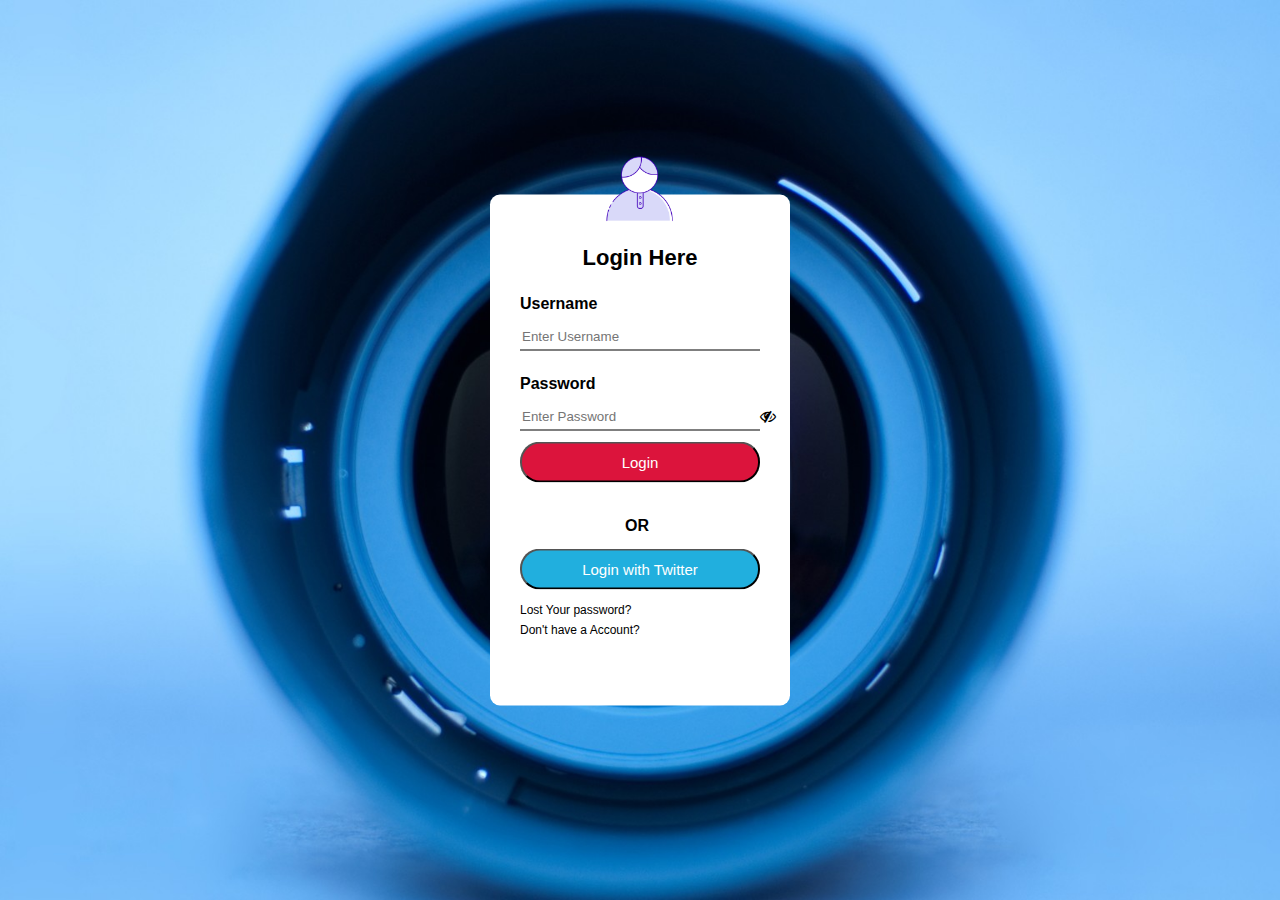
==== index.html @ df99401c "signup" ====
<html>
<head>
<title>Login</title>
<meta name="viewport" content="width=device-width, initial-scale=1.0">
<link rel="stylesheet" type="text/css" href="style.css">
<link rel="stylesheet" type="text/css" href="https://stackpath.bootstrapcdn.com/font-awesome/4.7.0/css/font-awesome.min.css">
</head>
<body>
  <div class="loginbox">
   <img src="images/avatar.png" class="avatar">
     <h1>Login Here</h1>
     <form>
       <p>Username</p>
       <div class="input-box">
         <input type="text" name="" placeholder="Enter Username">
     </div>
     <p>Password</p>
     <div class="input-box">
       <input type="password" name="" placeholder="Enter Password" id="myInput">
        <span class="eye" onclick="myFunction()">
         <i id="hide1" class="fa fa-eye"></i>
         <i id="hide2" class="fa fa-eye-slash"></i>
        </span>
     </div>
     <div class="btn">
       <button type="button" class="login-btn">Login</button>
       <p class="or">OR</p>
       <button type="button" class="twitter-btn">Login with Twitter</button>
       <a href="#">Lost Your password?</a><br>
       <a href="signup.html">Don't have a Account?</a>
    </div>
    <script>
    function myFunction(){
      var x = document.getElementById("myInput");
      var y = document.getElementById("hide1");
      var z = document.getElementById("hide2");
      if(x.type === 'password'){
        x.type="text";
        y.style.display="block";
        z.style.display="none";}
      else{
        x.type="password";
        y.style.display="none";
        z.style.display="block";}}
    </script>
  </form>
  </div>
</body>
</html>
---- style.css ----
body{
  margin: 0;
  padding: 0;
  background: url(images/login_bg.jpg);
  background-size: cover;
  background-position: center;
  font-family: sans-serif;
}
.loginbox{
  width: 100%;
}


.loginbox{
  width: 300px;
  background:#fff;
  color: #000;
  top: 50%;
  left: 50%;
  position: absolute;
  transform: translate(-50%,-50%);
  box-sizing: border-box;
  padding: 50px 30px;
  border-radius: 10px;

}

.avatar{
  width: 150px;
  height: 150px;
  border-radius: 50%;
  position: absolute;
  top: -15%;
  left: calc(50% - 75px)

}
h1{
  margin:0;
  padding: 0 0 0;
  text-align: center;
  font-size: 22px;
}
.loginbox p{
  margin-top: 10%;
  padding: 0;
  font-weight: bold;
  height:12px
}
.loginbox input[type="submit"] {
  width: 100%;
  margin-bottom: 20px;

}
.input-box{
  margin: 1px auto;
  width: 100%;
  border-bottom: 1px solid #000;
  padding-top: 5px;
  padding-bottom: 5px;
}
.input-box input{
  width: 100%;
  border: none;
  outline: none;
  background: transparent;
  color: #000;
}
.eye{
  position: absolute;
}
#hide1{
  display: none;
}
.log{
  margin-top: 10px
}

.loginbox a{
  text-decoration: none;
  font-size: 12px;
  line-height: 20px;
  color: #000;

}
.loginbox a:hover{
  color: red;}

  button{
    color: #fff;
    width: 100%;
    padding: 10px;
    border-radius: 20px;
    font-size: 15px;
    margin: 10px 0;s
    border: none;
    outline:none;
    cursor: pointer;
  }
  @media screen and (max-width:346px){
    .loginbox{
      width: 80%;
    }
  }
  @media screen and (max-height:609px){
    .loginbox{
      height: 90%;
    }
  }
  .login-btn{
    background-color: crimson;
  }.twitter-btn{
    background-color: #21afde;
  }
  a{
    text-decoration: none;
  }
  hr{
    margin-top: 20px;
    width: 80%;
  }
  .or{
    background: #fff;
    width: 30px;
    margin:  -19px auto 10px;
  }
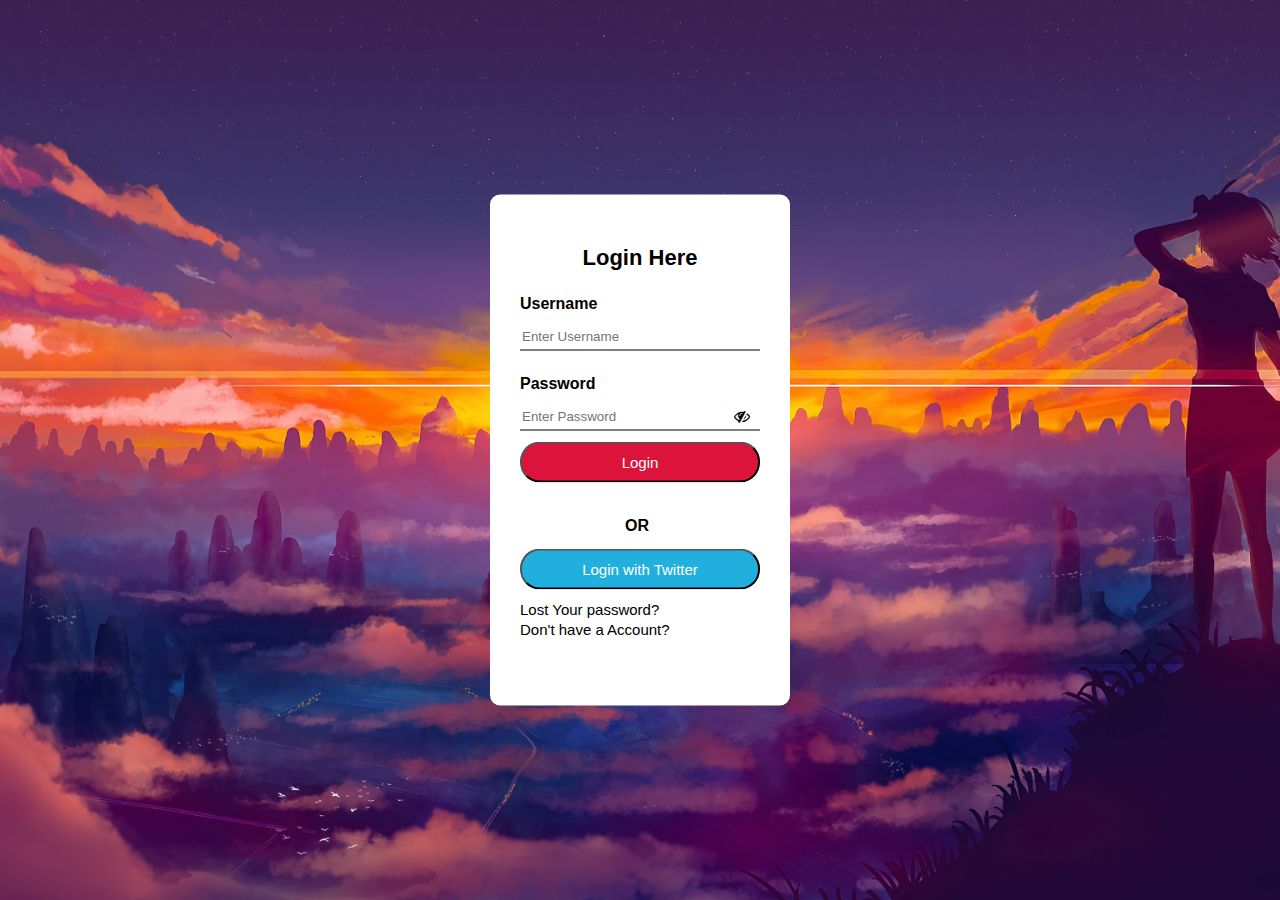
==== commit af37b4e8: "eyelash corr" ====
--- a/index.html
+++ b/index.html
@@ -7,7 +7,7 @@
 </head>
 <body>
   <div class="loginbox">
-   <img src="images/avatar.png" class="avatar">
+  <!-- <img src="images/avatar.png" class="avatar">-->
      <h1>Login Here</h1>
      <form>
        <p>Username</p>
@@ -16,7 +16,7 @@
      </div>
      <p>Password</p>
      <div class="input-box">
-       <input type="password" name="" placeholder="Enter Password" id="myInput">
+       <input type="password" name="" placeholder="Enter Password" maxlength="21" minlength="8" required  id="myInput">
         <span class="eye" onclick="myFunction()">
          <i id="hide1" class="fa fa-eye"></i>
          <i id="hide2" class="fa fa-eye-slash"></i>
--- a/style.css
+++ b/style.css
@@ -5,6 +5,8 @@
   background-size: cover;
   background-position: center;
   font-family: sans-serif;
+  background-attachment: fixed;
+    scroll-behavior: smooth;
 }
 .loginbox{
   width: 100%;
@@ -25,15 +27,13 @@
 
 }
 
-.avatar{
+/*.avatar{
   width: 150px;
   height: 150px;
-  border-radius: 50%;
   position: absolute;
   top: -15%;
-  left: calc(50% - 75px)
-
-}
+  left: calc(50% - 75px);
+}*/
 h1{
   margin:0;
   padding: 0 0 0;
@@ -67,6 +67,7 @@
 }
 .eye{
   position: absolute;
+  right:40px;
 }
 #hide1{
   display: none;
@@ -77,14 +78,16 @@
 
 .loginbox a{
   text-decoration: none;
-  font-size: 12px;
+  font-size: 15px;
   line-height: 20px;
   color: #000;
 
 }
+
 .loginbox a:hover{
   color: red;}
-
+  .loginbox button:hover{
+    background-color: #2E8B57	;}
   button{
     color: #fff;
     width: 100%;
@@ -100,10 +103,15 @@
     .loginbox{
       width: 80%;
     }
+
   }
   @media screen and (max-height:609px){
+    .avatar{
+        top: -11%;
+    }
     .loginbox{
-      height: 90%;
+      margin-top: 5px;
+      bottom: auto;
     }
   }
   .login-btn{
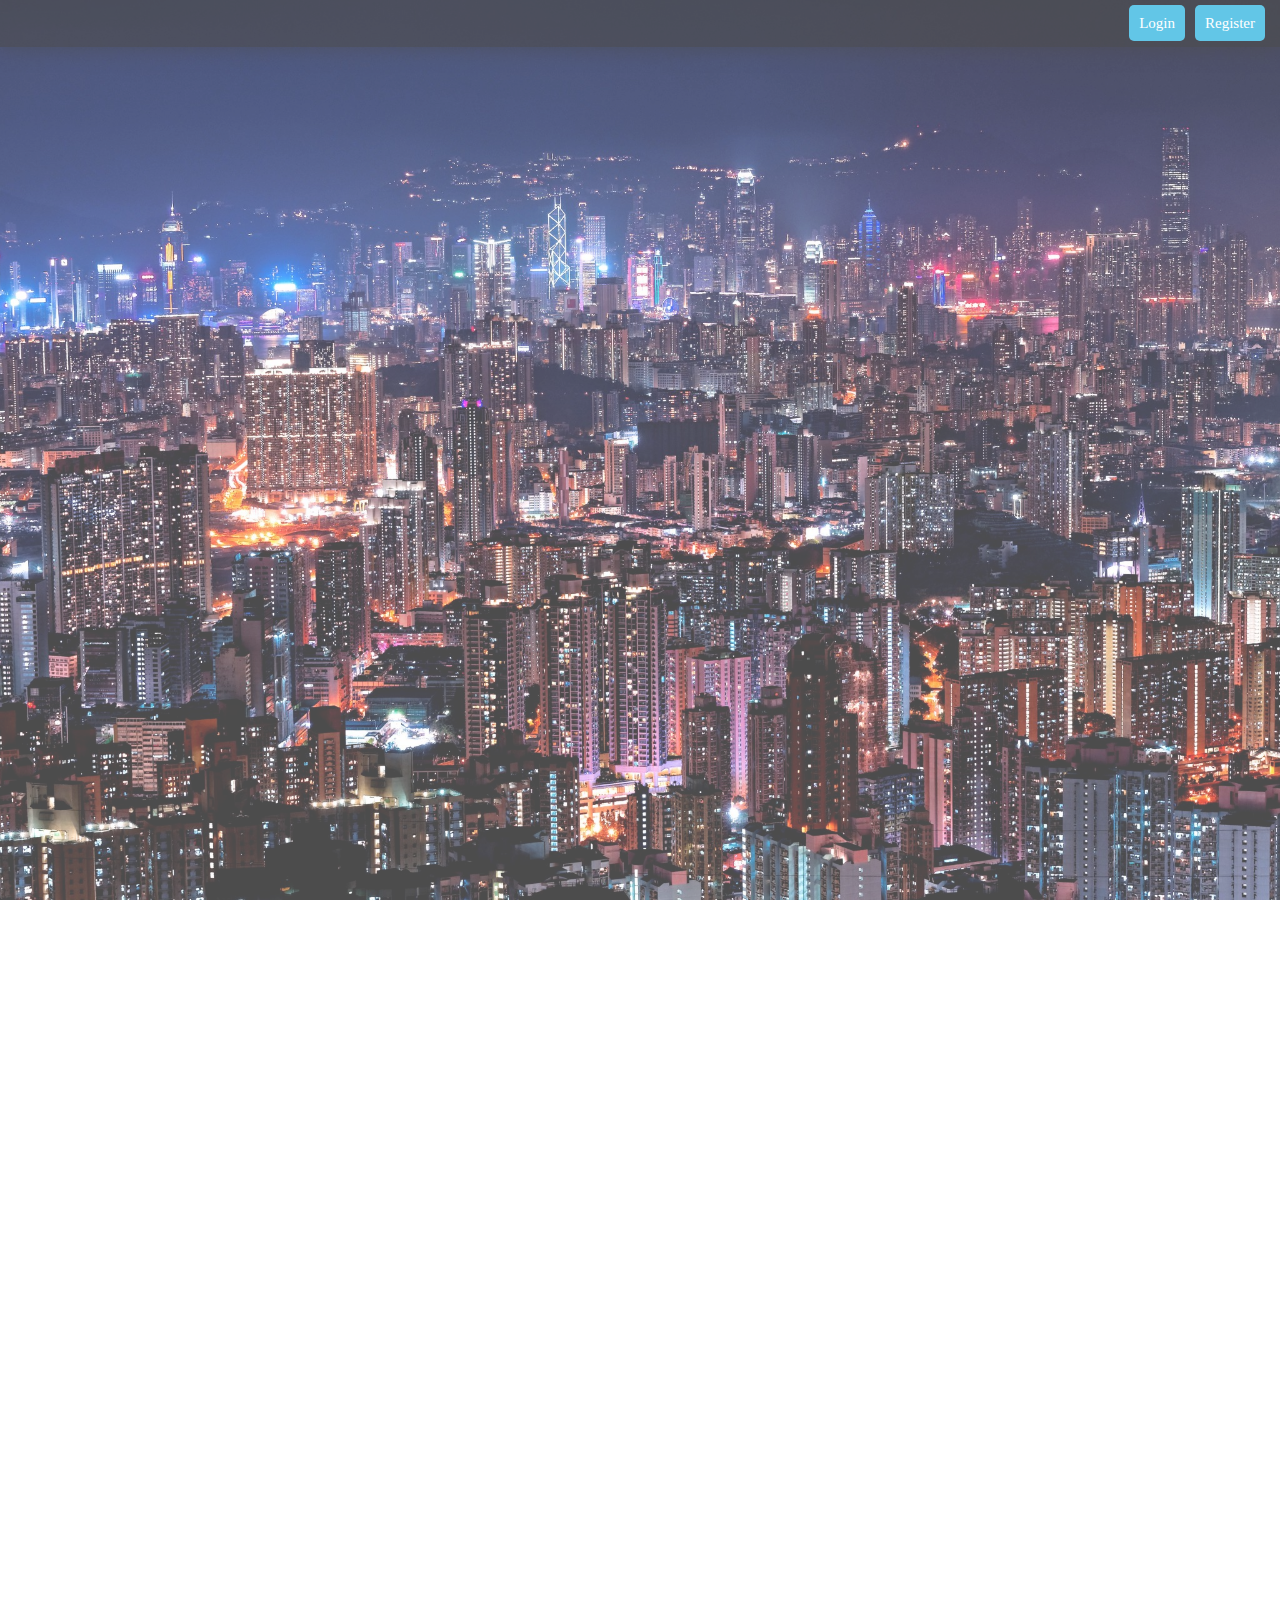
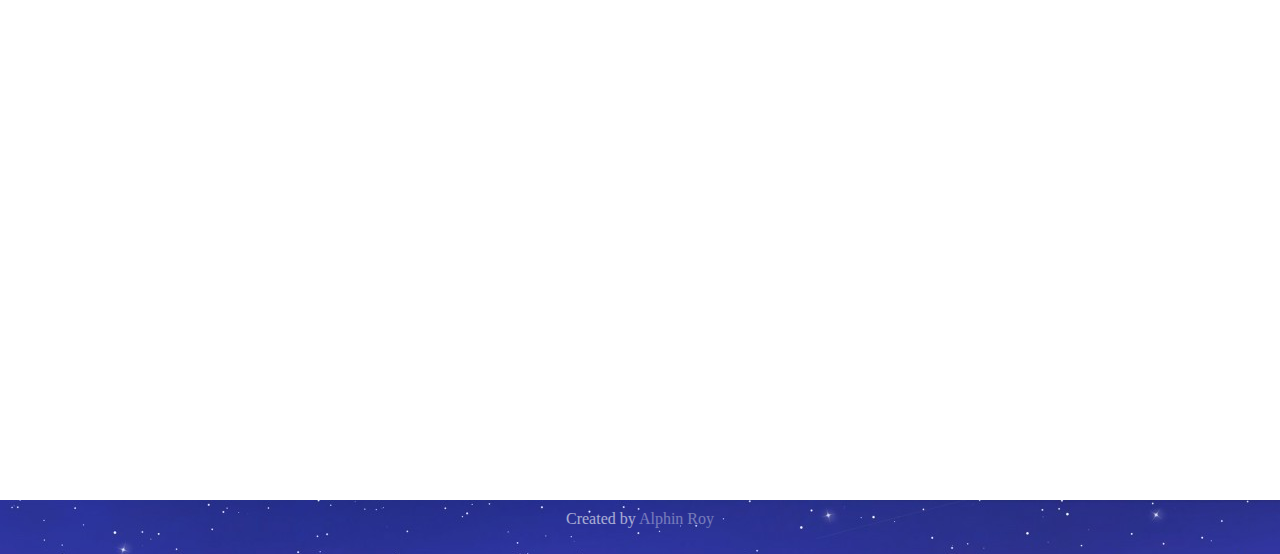
==== commit 7c85cd72: "parallax added" ====
--- a/index.html
+++ b/index.html
@@ -1,49 +1,34 @@
 <html>
-<head>
-<title>Login</title>
-<meta name="viewport" content="width=device-width, initial-scale=1.0">
-<link rel="stylesheet" type="text/css" href="style.css">
-<link rel="stylesheet" type="text/css" href="https://stackpath.bootstrapcdn.com/font-awesome/4.7.0/css/font-awesome.min.css">
-</head>
-<body>
-  <div class="loginbox">
-  <!-- <img src="images/avatar.png" class="avatar">-->
-     <h1>Login Here</h1>
-     <form>
-       <p>Username</p>
-       <div class="input-box">
-         <input type="text" name="" placeholder="Enter Username">
+ <head>
+   <title>Welcome to ""</title>
+   <meta name="viewport" content="width=device-width, initial-scale=1.0">
+   <link rel="stylesheet" type="text/css" href="css/css02.css">
+ </head>
+ <body>
+  <div class="pimg1">
+     <div class="btn">
+     <div class="l1">
+     <a class="login" href="login.html">Login</a>
+      </div>
+      <div class="l2">
+     <a class="sign-up" href="signup.html">Register</a>
      </div>
-     <p>Password</p>
-     <div class="input-box">
-       <input type="password" name="" placeholder="Enter Password" maxlength="21" minlength="8" required  id="myInput">
-        <span class="eye" onclick="myFunction()">
-         <i id="hide1" class="fa fa-eye"></i>
-         <i id="hide2" class="fa fa-eye-slash"></i>
-        </span>
-     </div>
-     <div class="btn">
-       <button type="button" class="login-btn">Login</button>
-       <p class="or">OR</p>
-       <button type="button" class="twitter-btn">Login with Twitter</button>
-       <a href="#">Lost Your password?</a><br>
-       <a href="signup.html">Don't have a Account?</a>
-    </div>
-    <script>
-    function myFunction(){
-      var x = document.getElementById("myInput");
-      var y = document.getElementById("hide1");
-      var z = document.getElementById("hide2");
-      if(x.type === 'password'){
-        x.type="text";
-        y.style.display="block";
-        z.style.display="none";}
-      else{
-        x.type="password";
-        y.style.display="none";
-        z.style.display="block";}}
-    </script>
-  </form>
-  </div>
-</body>
+   </div>
+ </div>
+
+   <div class="pimg2">
+   </div>
+
+   <div class="pimg3">
+
+   </div>
+
+   <div class="pimg4">
+   </div>
+   <footer>
+       <p class="footer_text">Created by <a href="https://github.com/alphin-roy2000" class="footer_text">Alphin Roy</a></p>
+   </footer>
+
+
+ </body>
 </html>
--- a/css/css02.css
+++ b/css/css02.css
@@ -0,0 +1,85 @@
+
+body,html{
+  height:100%;
+  margin: 0;
+  padding: 0;
+  font-size: 16px;
+  font-family: "Lato",sans-sans-serif;
+  background-attachment: fixed;
+    scroll-behavior: smooth;
+  }
+
+
+.pimg1,.pimg2,.pimg3,.pimg4{
+  position: relative;
+  opacity: 0.70;
+  background-position: center;
+  background-size: cover;
+  background-repeat: no-repeat;
+  background-attachment: fixed;
+}
+/*
+fixed=parallax;
+scroll=normal;
+*/
+.pimg1{
+  background-image: url(../images/m1.jpg);
+  min-height: 100%;
+}
+.pimg2{
+  background-image: url(../images/m2.jpg);
+  min-height: 400px;
+}
+.pimg3{
+  background-image: url(../images/m3.jpg);
+  min-height: 400px;
+}
+.pimg4{
+  background-image: url(../images/m4.jpg);
+  min-height: 400px;
+}
+
+
+.btn a{
+    color:white;
+    margin-left: 10px;
+    font-size: 15px;
+}
+.login,.sign-up{
+
+    color:white;
+  text-decoration: none;
+  color: #fff;
+  width: auto;
+  padding: 10px 10px;
+  border-radius: 5px;
+  border: none;
+  outline:none;
+  cursor: pointer;
+  background: #21afde;
+
+}
+
+
+
+.btn{
+  display: flex;
+justify-content:flex-end;
+  width:auto ;
+  height: auto;
+  padding: 15px;
+  color: #fff;
+  background: rgba(0,0,0,0.6);
+  box-shadow: 0 0 20px 2px rgba(0,0,0,0.5);
+}
+footer{
+  background-image: url(../images/m4.jpg);
+  padding: 10px;
+}
+.footer_text{
+    text-align: center;
+    color: white;
+    text-decoration: none;
+    opacity:.6;
+    margin-top: 0px;
+}
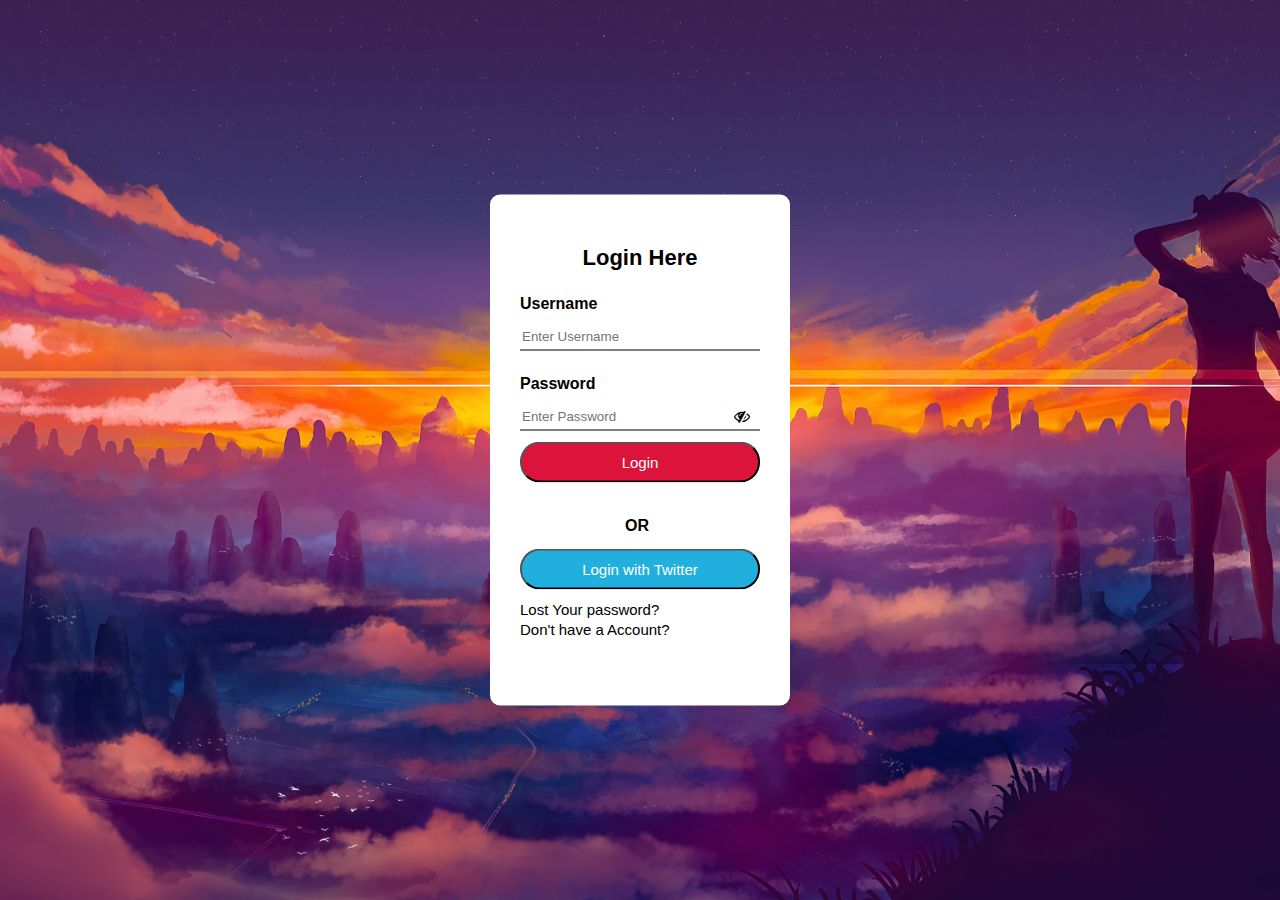
==== commit 23674de3: "parallax added" ====
--- a/index.html
+++ b/index.html
@@ -1,34 +1,49 @@
 <html>
- <head>
-   <title>Welcome to ""</title>
-   <meta name="viewport" content="width=device-width, initial-scale=1.0">
-   <link rel="stylesheet" type="text/css" href="css/css02.css">
- </head>
- <body>
-  <div class="pimg1">
+<head>
+<title>Login</title>
+<meta name="viewport" content="width=device-width, initial-scale=1.0">
+<link rel="stylesheet" type="text/css" href="css/style.css">
+<link rel="stylesheet" type="text/css" href="https://stackpath.bootstrapcdn.com/font-awesome/4.7.0/css/font-awesome.min.css">
+</head>
+<body>
+  <div class="loginbox">
+  <!-- <img src="images/avatar.png" class="avatar">-->
+     <h1>Login Here</h1>
+     <form>
+       <p>Username</p>
+       <div class="input-box">
+         <input type="text" name="" placeholder="Enter Username">
+     </div>
+     <p>Password</p>
+     <div class="input-box">
+       <input type="password" name="" placeholder="Enter Password" maxlength="21" minlength="8" required  id="myInput">
+        <span class="eye" onclick="myFunction()">
+         <i id="hide1" class="fa fa-eye"></i>
+         <i id="hide2" class="fa fa-eye-slash"></i>
+        </span>
+     </div>
      <div class="btn">
-     <div class="l1">
-     <a class="login" href="login.html">Login</a>
-      </div>
-      <div class="l2">
-     <a class="sign-up" href="signup.html">Register</a>
-     </div>
-   </div>
- </div>
-
-   <div class="pimg2">
-   </div>
-
-   <div class="pimg3">
-
-   </div>
-
-   <div class="pimg4">
-   </div>
-   <footer>
-       <p class="footer_text">Created by <a href="https://github.com/alphin-roy2000" class="footer_text">Alphin Roy</a></p>
-   </footer>
-
-
- </body>
+       <button type="button" class="login-btn">Login</button>
+       <p class="or">OR</p>
+       <button type="button" class="twitter-btn">Login with Twitter</button>
+       <a href="#">Lost Your password?</a><br>
+       <a href="signup.html">Don't have a Account?</a>
+    </div>
+    <script>
+    function myFunction(){
+      var x = document.getElementById("myInput");
+      var y = document.getElementById("hide1");
+      var z = document.getElementById("hide2");
+      if(x.type === 'password'){
+        x.type="text";
+        y.style.display="block";
+        z.style.display="none";}
+      else{
+        x.type="password";
+        y.style.display="none";
+        z.style.display="block";}}
+    </script>
+  </form>
+  </div>
+</body>
 </html>
--- a/css/style.css
+++ b/css/style.css
@@ -0,0 +1,133 @@
+body{
+  margin: 0;
+  padding: 0;
+  background: url(../images/login_bg.jpg);
+  background-size: cover;
+  background-position: center;
+  font-family: sans-serif;
+  background-attachment: fixed;
+    scroll-behavior: smooth;
+}
+.loginbox{
+  width: 100%;
+}
+
+
+.loginbox{
+  width: 300px;
+  background:#fff;
+  color: #000;
+  top: 50%;
+  left: 50%;
+  position: absolute;
+  transform: translate(-50%,-50%);
+  box-sizing: border-box;
+  padding: 50px 30px;
+  border-radius: 10px;
+
+}
+
+/*.avatar{
+  width: 150px;
+  height: 150px;
+  position: absolute;
+  top: -15%;
+  left: calc(50% - 75px);
+}*/
+h1{
+  margin:0;
+  padding: 0 0 0;
+  text-align: center;
+  font-size: 22px;
+}
+.loginbox p{
+  margin-top: 10%;
+  padding: 0;
+  font-weight: bold;
+  height:12px
+}
+.loginbox input[type="submit"] {
+  width: 100%;
+  margin-bottom: 20px;
+
+}
+.input-box{
+  margin: 1px auto;
+  width: 100%;
+  border-bottom: 1px solid #000;
+  padding-top: 5px;
+  padding-bottom: 5px;
+}
+.input-box input{
+  width: 100%;
+  border: none;
+  outline: none;
+  background: transparent;
+  color: #000;
+}
+.eye{
+  position: absolute;
+  right:40px;
+}
+#hide1{
+  display: none;
+}
+.log{
+  margin-top: 10px
+}
+
+.loginbox a{
+  text-decoration: none;
+  font-size: 15px;
+  line-height: 20px;
+  color: #000;
+
+}
+
+.loginbox a:hover{
+  color: red;}
+  .loginbox button:hover{
+    background-color: #2E8B57	;}
+  button{
+    color: #fff;
+    width: 100%;
+    padding: 10px;
+    border-radius: 20px;
+    font-size: 15px;
+    margin: 10px 0;s
+    border: none;
+    outline:none;
+    cursor: pointer;
+  }
+  @media screen and (max-width:346px){
+    .loginbox{
+      width: 80%;
+    }
+
+  }
+  @media screen and (max-height:609px){
+    .avatar{
+        top: -11%;
+    }
+    .loginbox{
+      margin-top: 5px;
+      bottom: auto;
+    }
+  }
+  .login-btn{
+    background-color: crimson;
+  }.twitter-btn{
+    background-color: #21afde;
+  }
+  a{
+    text-decoration: none;
+  }
+  hr{
+    margin-top: 20px;
+    width: 80%;
+  }
+  .or{
+    background: #fff;
+    width: 30px;
+    margin:  -19px auto 10px;
+  }
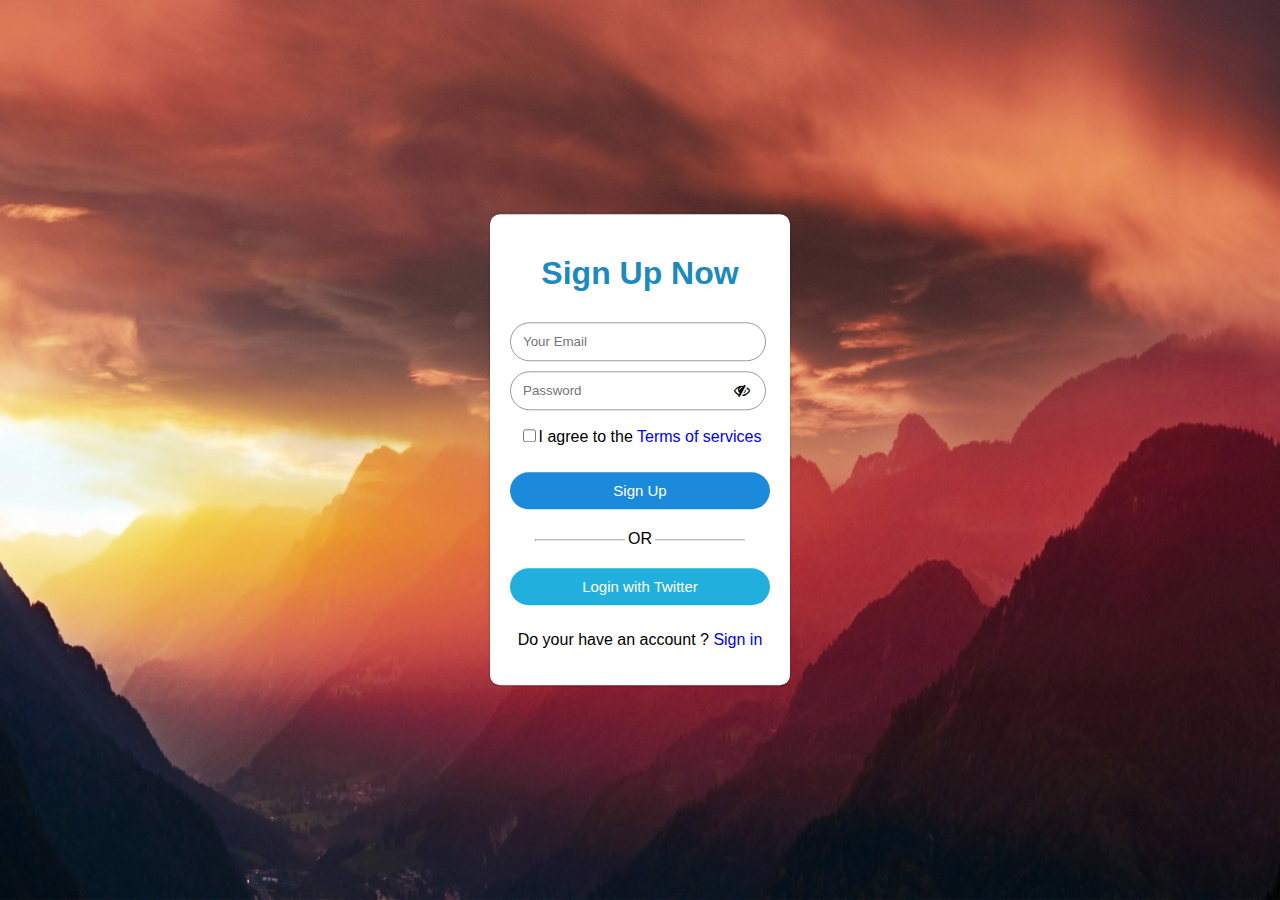
==== commit 2176a48a: "test" ====
--- a/index.html
+++ b/index.html
@@ -1,49 +1,56 @@
 <html>
 <head>
-<title>Login</title>
-<meta name="viewport" content="width=device-width, initial-scale=1.0">
-<link rel="stylesheet" type="text/css" href="css/style.css">
-<link rel="stylesheet" type="text/css" href="https://stackpath.bootstrapcdn.com/font-awesome/4.7.0/css/font-awesome.min.css">
+  <title>Sign Up </title>
+  <meta name="viewport" content="width=device-width, initial-scale=1.0">
+  <link rel="stylesheet" type="text/css" href="css/css01.css">
+  <link rel="stylesheet" type="text/css" href="https://stackpath.bootstrapcdn.com/font-awesome/4.7.0/css/font-awesome.min.css">
 </head>
 <body>
-  <div class="loginbox">
-  <!-- <img src="images/avatar.png" class="avatar">-->
-     <h1>Login Here</h1>
-     <form>
-       <p>Username</p>
-       <div class="input-box">
-         <input type="text" name="" placeholder="Enter Username">
-     </div>
-     <p>Password</p>
-     <div class="input-box">
-       <input type="password" name="" placeholder="Enter Password" maxlength="21" minlength="8" required  id="myInput">
-        <span class="eye" onclick="myFunction()">
-         <i id="hide1" class="fa fa-eye"></i>
-         <i id="hide2" class="fa fa-eye-slash"></i>
-        </span>
-     </div>
-     <div class="btn">
-       <button type="button" class="login-btn">Login</button>
-       <p class="or">OR</p>
-       <button type="button" class="twitter-btn">Login with Twitter</button>
-       <a href="#">Lost Your password?</a><br>
-       <a href="signup.html">Don't have a Account?</a>
+  <div class="sign-up-form">
+    <h1>Sign Up Now</h1>
+  <form>
+    <!--<p>Enter Name
+    <input type="text" name="" placeholder="First Name">
+    <input type="text" name="" placeholder="Middle Name">
+    <input type="text" name="" placeholder="Last Name">
+  </p>
+    <p>Enter Username
+    <input type="text" name="" placeholder="Username"> </p>
+    <p>Enter email-->
+    <div class="input-box1">
+    <input type="email" placeholder="Your Email">
     </div>
-    <script>
-    function myFunction(){
-      var x = document.getElementById("myInput");
-      var y = document.getElementById("hide1");
-      var z = document.getElementById("hide2");
-      if(x.type === 'password'){
-        x.type="text";
-        y.style.display="block";
-        z.style.display="none";}
-      else{
-        x.type="password";
-        y.style.display="none";
-        z.style.display="block";}}
-    </script>
+    <div class="input-box2">
+    <input type="password"  placeholder="Password" id="myInput"  maxlength="21" minlength="8" required>
+    <span class="eye" onclick="myFunction()">
+     <i id="hide1" class="fa fa-eye"></i>
+     <i id="hide2" class="fa fa-eye-slash"></i>
+    </span>
+    </div>
+    <p><span><input type="checkbox"></span>I agree to the <a href="#">Terms of services<a></p>
+    <button type="button" class="signup-btn">Sign Up</button>
+    <hr>
+    <p class="or">OR</p>
+    <button type="button" class="twitter-btn">Login with Twitter</button>
+    <p>Do your have an account ? <a href="login.html">Sign in</a></p>
+
   </form>
-  </div>
+ </div>
+ 
+ <script>
+ function myFunction(){
+   var x = document.getElementById("myInput");
+   var y = document.getElementById("hide1");
+   var z = document.getElementById("hide2");
+   if(x.type === 'password'){
+     x.type="text";
+     y.style.display="block";
+     z.style.display="none";}
+   else{
+     x.type="password";
+     y.style.display="none";
+     z.style.display="block";}}
+ </script>
+
 </body>
 </html>
--- a/css/css01.css
+++ b/css/css01.css
@@ -0,0 +1,109 @@
+body{
+  margin:0;
+  padding: 0;
+  background-image: url(../images/background.jpg);
+  background-size: cover;
+  background-position: center;
+  font-family: sans-serif;
+  background-attachment: fixed;
+    scroll-behavior: smooth;
+}
+.sign-up-form{
+  width:100%;
+}
+.sign-up-form
+{
+
+  width: 300px;
+  box-shadow: 0 0 3px 0 rgba(0,0,0,0.3);
+  background: #fff;
+  padding: 20px;
+  top: 50%;
+  left: 50%;
+  position: absolute;
+  transform: translate(-50%,-50%);
+  box-sizing: border-box;
+  text-align: center;
+  border-radius: 10px;
+  background-attachment: fixed;
+}
+
+#hide1{display: none;}
+.eye{
+  position: absolute;
+  right:40px;
+}
+
+.sign-up-form h1{
+  color: #1c8abd;
+  margin-bottom: 30px;
+}
+.input-box1{
+  border-radius: 20px;
+  padding: 10px;
+  margin: 10px 0;
+  width: 90%;
+  border:1px solid #999;
+  outline: none;
+
+}
+.input-box1 input{
+
+ width:100%;
+ border: none;
+ outline: none;
+
+}
+.input-box2{
+  border-radius: 20px;
+  padding: 10px;
+  width: 90%;
+  border:1px solid #999;
+  outline: none;
+
+}
+.input-box2 input{
+ width:100%;
+ border: none;
+ outline: none;
+
+}
+button{
+  color: #fff;
+  width: 100%;
+  padding: 10px;
+  border-radius: 20px;
+  font-size: 15px;
+  margin: 10px 0;
+  border: none;
+  outline:none;
+  cursor: pointer;
+}
+@media screen and (max-width:346px){
+  .sign-up-form{
+    width: 80%;
+  }
+}
+@media screen and (max-height:609px){
+  .sign-up-form{
+    height:auto;
+  }
+}
+.signup-btn{
+  background-color: #1c8adb;
+}
+.twitter-btn{
+  background-color: #21afde;
+}
+a{
+  text-decoration: none;
+}
+hr{
+  margin-top: 20px;
+  width: 80%;
+}
+.or{
+  background: #fff;
+  width: 30px;
+  margin: -19px auto 10px;
+}
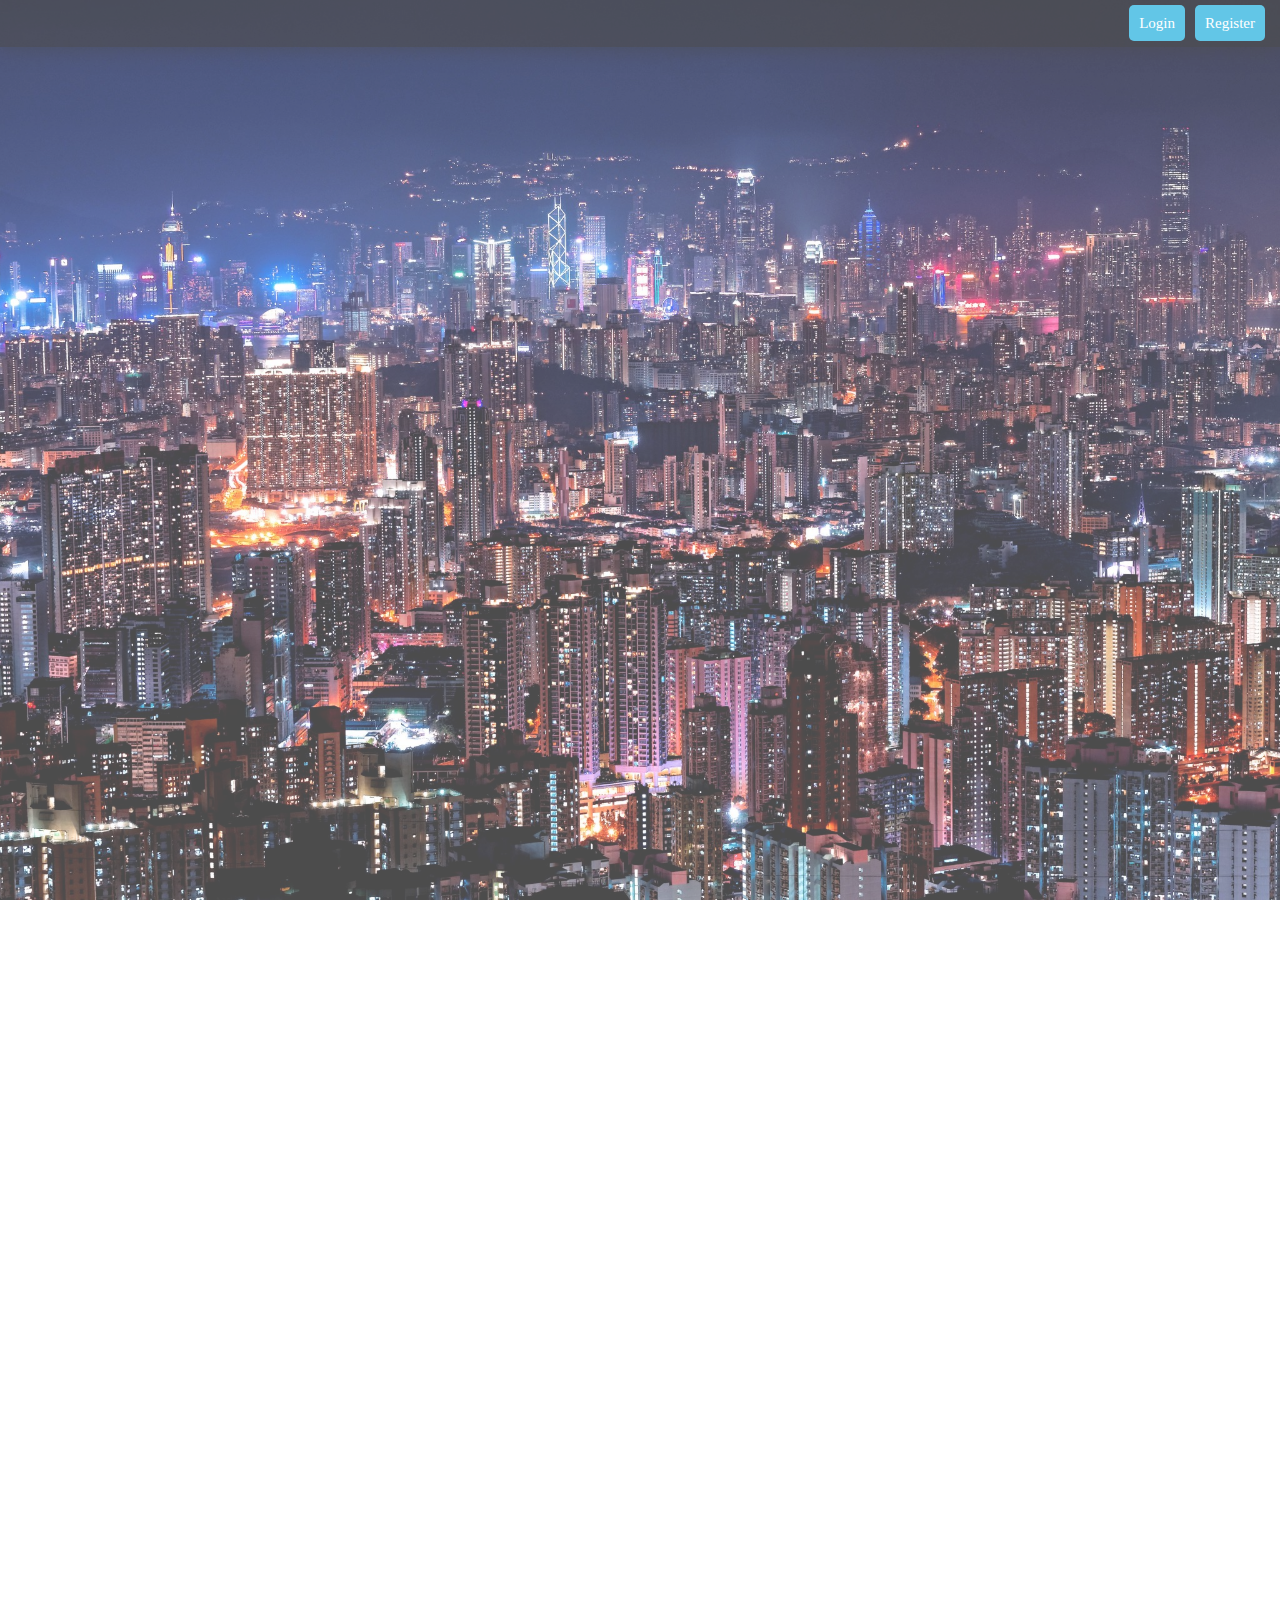
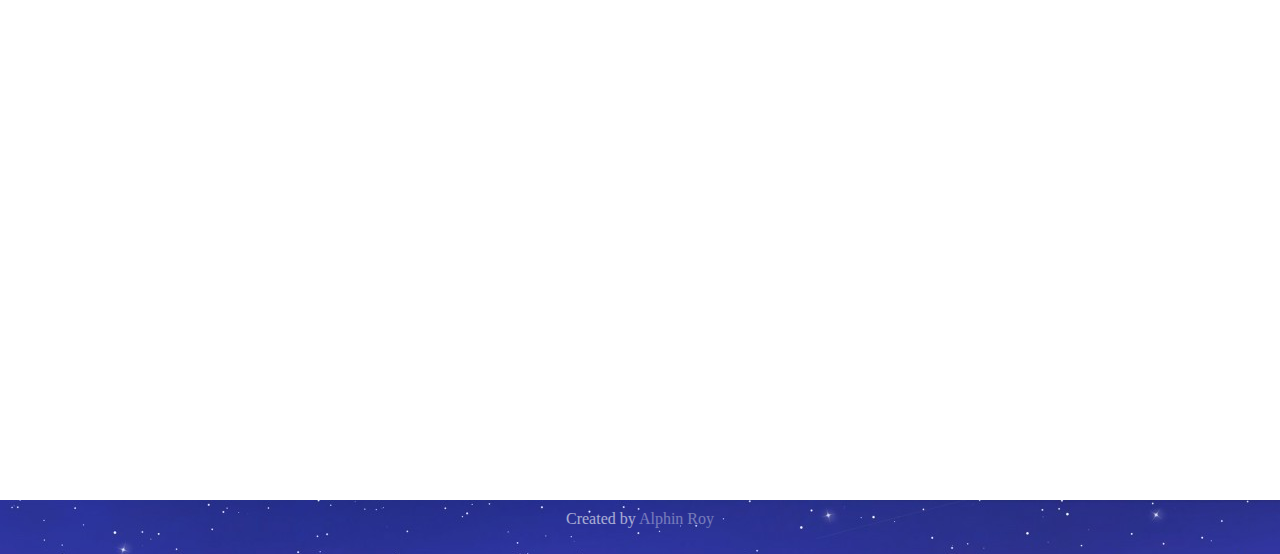
==== commit 24f37e68: "test 2" ====
--- a/index.html
+++ b/index.html
@@ -1,56 +1,34 @@
 <html>
-<head>
-  <title>Sign Up </title>
-  <meta name="viewport" content="width=device-width, initial-scale=1.0">
-  <link rel="stylesheet" type="text/css" href="css/css01.css">
-  <link rel="stylesheet" type="text/css" href="https://stackpath.bootstrapcdn.com/font-awesome/4.7.0/css/font-awesome.min.css">
-</head>
-<body>
-  <div class="sign-up-form">
-    <h1>Sign Up Now</h1>
-  <form>
-    <!--<p>Enter Name
-    <input type="text" name="" placeholder="First Name">
-    <input type="text" name="" placeholder="Middle Name">
-    <input type="text" name="" placeholder="Last Name">
-  </p>
-    <p>Enter Username
-    <input type="text" name="" placeholder="Username"> </p>
-    <p>Enter email-->
-    <div class="input-box1">
-    <input type="email" placeholder="Your Email">
-    </div>
-    <div class="input-box2">
-    <input type="password"  placeholder="Password" id="myInput"  maxlength="21" minlength="8" required>
-    <span class="eye" onclick="myFunction()">
-     <i id="hide1" class="fa fa-eye"></i>
-     <i id="hide2" class="fa fa-eye-slash"></i>
-    </span>
-    </div>
-    <p><span><input type="checkbox"></span>I agree to the <a href="#">Terms of services<a></p>
-    <button type="button" class="signup-btn">Sign Up</button>
-    <hr>
-    <p class="or">OR</p>
-    <button type="button" class="twitter-btn">Login with Twitter</button>
-    <p>Do your have an account ? <a href="login.html">Sign in</a></p>
+ <head>
+   <title>Welcome to ""</title>
+   <meta name="viewport" content="width=device-width, initial-scale=1.0">
+   <link rel="stylesheet" type="text/css" href="css/css02.css">
+ </head>
+ <body>
+  <div class="pimg1">
+     <div class="btn">
+     <div class="l1">
+     <a class="login" href="login.html">Login</a>
+      </div>
+      <div class="l2">
+     <a class="sign-up" href="signup.html">Register</a>
+     </div>
+   </div>
+ </div>
 
-  </form>
- </div>
- 
- <script>
- function myFunction(){
-   var x = document.getElementById("myInput");
-   var y = document.getElementById("hide1");
-   var z = document.getElementById("hide2");
-   if(x.type === 'password'){
-     x.type="text";
-     y.style.display="block";
-     z.style.display="none";}
-   else{
-     x.type="password";
-     y.style.display="none";
-     z.style.display="block";}}
- </script>
+   <div class="pimg2">
+   </div>
 
-</body>
+   <div class="pimg3">
+
+   </div>
+
+   <div class="pimg4">
+   </div>
+   <footer>
+       <p class="footer_text">Created by <a href="https://github.com/alphin-roy2000" class="footer_text">Alphin Roy</a></p>
+   </footer>
+
+
+ </body>
 </html>
--- a/css/css02.css
+++ b/css/css02.css
@@ -0,0 +1,85 @@
+
+body,html{
+  height:100%;
+  margin: 0;
+  padding: 0;
+  font-size: 16px;
+  font-family: "Lato",sans-sans-serif;
+  background-attachment: fixed;
+    scroll-behavior: smooth;
+  }
+
+
+.pimg1,.pimg2,.pimg3,.pimg4{
+  position: relative;
+  opacity: 0.70;
+  background-position: center;
+  background-size: cover;
+  background-repeat: no-repeat;
+  background-attachment: fixed;
+}
+/*
+fixed=parallax;
+scroll=normal;
+*/
+.pimg1{
+  background-image: url(../images/m1.jpg);
+  min-height: 100%;
+}
+.pimg2{
+  background-image: url(../images/m2.jpg);
+  min-height: 400px;
+}
+.pimg3{
+  background-image: url(../images/m3.jpg);
+  min-height: 400px;
+}
+.pimg4{
+  background-image: url(../images/m4.jpg);
+  min-height: 400px;
+}
+
+
+.btn a{
+    color:white;
+    margin-left: 10px;
+    font-size: 15px;
+}
+.login,.sign-up{
+
+    color:white;
+  text-decoration: none;
+  color: #fff;
+  width: auto;
+  padding: 10px 10px;
+  border-radius: 5px;
+  border: none;
+  outline:none;
+  cursor: pointer;
+  background: #21afde;
+
+}
+
+
+
+.btn{
+  display: flex;
+justify-content:flex-end;
+  width:auto ;
+  height: auto;
+  padding: 15px;
+  color: #fff;
+  background: rgba(0,0,0,0.6);
+  box-shadow: 0 0 20px 2px rgba(0,0,0,0.5);
+}
+footer{
+  background-image: url(../images/m4.jpg);
+  padding: 10px;
+}
+.footer_text{
+    text-align: center;
+    color: white;
+    text-decoration: none;
+    opacity:.6;
+    margin-top: 0px;
+}
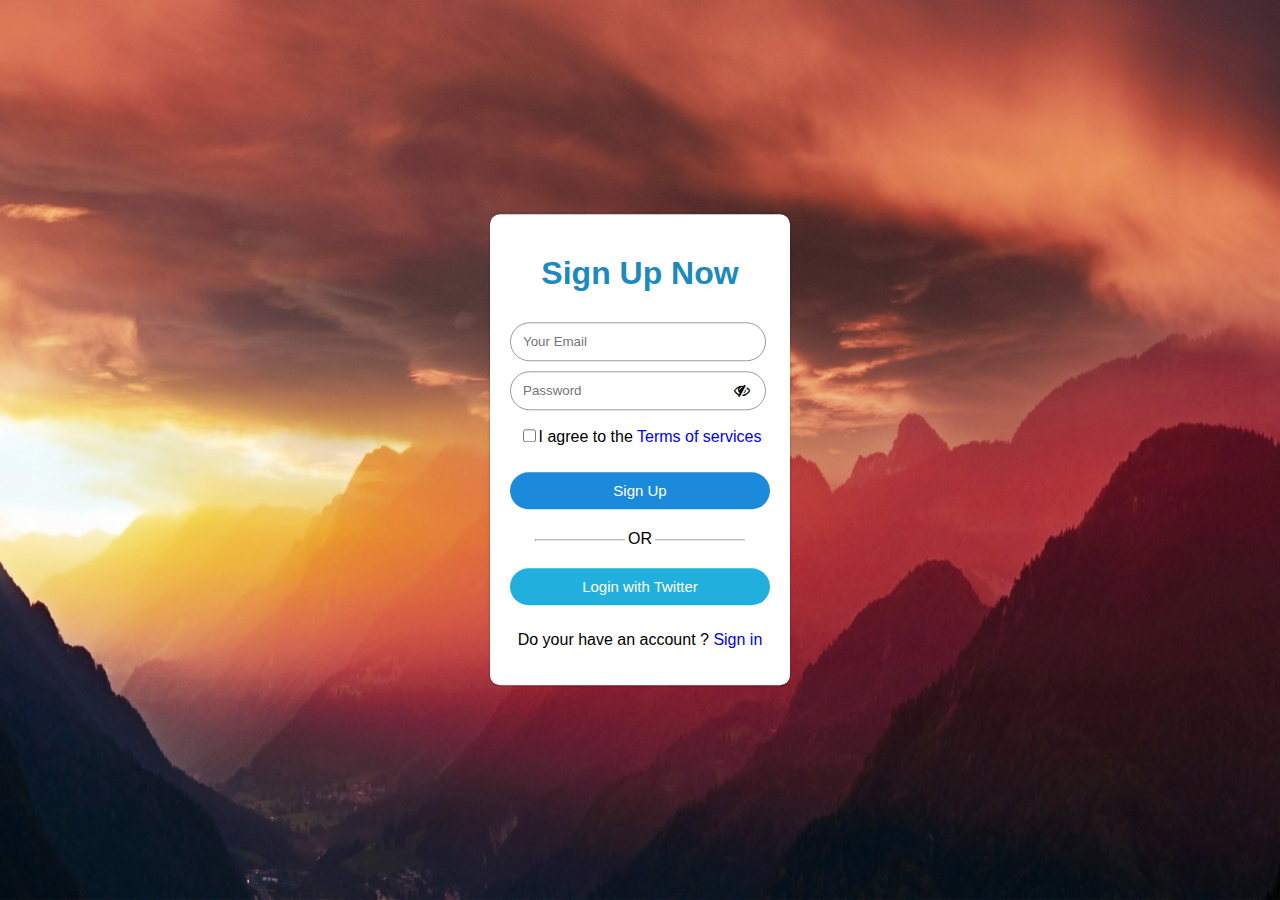
==== commit fc88acb8: "test 2" ====
--- a/index.html
+++ b/index.html
@@ -1,34 +1,56 @@
 <html>
- <head>
-   <title>Welcome to ""</title>
-   <meta name="viewport" content="width=device-width, initial-scale=1.0">
-   <link rel="stylesheet" type="text/css" href="css/css02.css">
- </head>
- <body>
-  <div class="pimg1">
-     <div class="btn">
-     <div class="l1">
-     <a class="login" href="login.html">Login</a>
-      </div>
-      <div class="l2">
-     <a class="sign-up" href="signup.html">Register</a>
-     </div>
-   </div>
+<head>
+  <title>Sign Up </title>
+  <meta name="viewport" content="width=device-width, initial-scale=1.0">
+  <link rel="stylesheet" type="text/css" href="css/css01.css">
+  <link rel="stylesheet" type="text/css" href="https://stackpath.bootstrapcdn.com/font-awesome/4.7.0/css/font-awesome.min.css">
+</head>
+<body>
+  <div class="sign-up-form">
+    <h1>Sign Up Now</h1>
+  <form>
+    <!--<p>Enter Name
+    <input type="text" name="" placeholder="First Name">
+    <input type="text" name="" placeholder="Middle Name">
+    <input type="text" name="" placeholder="Last Name">
+  </p>
+    <p>Enter Username
+    <input type="text" name="" placeholder="Username"> </p>
+    <p>Enter email-->
+    <div class="input-box1">
+    <input type="email" placeholder="Your Email">
+    </div>
+    <div class="input-box2">
+    <input type="password"  placeholder="Password" id="myInput"  maxlength="21" minlength="8" required>
+    <span class="eye" onclick="myFunction()">
+     <i id="hide1" class="fa fa-eye"></i>
+     <i id="hide2" class="fa fa-eye-slash"></i>
+    </span>
+    </div>
+    <p><span><input type="checkbox"></span>I agree to the <a href="#">Terms of services<a></p>
+    <button type="button" class="signup-btn">Sign Up</button>
+    <hr>
+    <p class="or">OR</p>
+    <button type="button" class="twitter-btn">Login with Twitter</button>
+    <p>Do your have an account ? <a href="login.html">Sign in</a></p>
+
+  </form>
  </div>
+ 
+ <script>
+ function myFunction(){
+   var x = document.getElementById("myInput");
+   var y = document.getElementById("hide1");
+   var z = document.getElementById("hide2");
+   if(x.type === 'password'){
+     x.type="text";
+     y.style.display="block";
+     z.style.display="none";}
+   else{
+     x.type="password";
+     y.style.display="none";
+     z.style.display="block";}}
+ </script>
 
-   <div class="pimg2">
-   </div>
-
-   <div class="pimg3">
-
-   </div>
-
-   <div class="pimg4">
-   </div>
-   <footer>
-       <p class="footer_text">Created by <a href="https://github.com/alphin-roy2000" class="footer_text">Alphin Roy</a></p>
-   </footer>
-
-
- </body>
+</body>
 </html>
--- a/css/css01.css
+++ b/css/css01.css
@@ -0,0 +1,109 @@
+body{
+  margin:0;
+  padding: 0;
+  background-image: url(../images/background.jpg);
+  background-size: cover;
+  background-position: center;
+  font-family: sans-serif;
+  background-attachment: fixed;
+    scroll-behavior: smooth;
+}
+.sign-up-form{
+  width:100%;
+}
+.sign-up-form
+{
+
+  width: 300px;
+  box-shadow: 0 0 3px 0 rgba(0,0,0,0.3);
+  background: #fff;
+  padding: 20px;
+  top: 50%;
+  left: 50%;
+  position: absolute;
+  transform: translate(-50%,-50%);
+  box-sizing: border-box;
+  text-align: center;
+  border-radius: 10px;
+  background-attachment: fixed;
+}
+
+#hide1{display: none;}
+.eye{
+  position: absolute;
+  right:40px;
+}
+
+.sign-up-form h1{
+  color: #1c8abd;
+  margin-bottom: 30px;
+}
+.input-box1{
+  border-radius: 20px;
+  padding: 10px;
+  margin: 10px 0;
+  width: 90%;
+  border:1px solid #999;
+  outline: none;
+
+}
+.input-box1 input{
+
+ width:100%;
+ border: none;
+ outline: none;
+
+}
+.input-box2{
+  border-radius: 20px;
+  padding: 10px;
+  width: 90%;
+  border:1px solid #999;
+  outline: none;
+
+}
+.input-box2 input{
+ width:100%;
+ border: none;
+ outline: none;
+
+}
+button{
+  color: #fff;
+  width: 100%;
+  padding: 10px;
+  border-radius: 20px;
+  font-size: 15px;
+  margin: 10px 0;
+  border: none;
+  outline:none;
+  cursor: pointer;
+}
+@media screen and (max-width:346px){
+  .sign-up-form{
+    width: 80%;
+  }
+}
+@media screen and (max-height:609px){
+  .sign-up-form{
+    height:auto;
+  }
+}
+.signup-btn{
+  background-color: #1c8adb;
+}
+.twitter-btn{
+  background-color: #21afde;
+}
+a{
+  text-decoration: none;
+}
+hr{
+  margin-top: 20px;
+  width: 80%;
+}
+.or{
+  background: #fff;
+  width: 30px;
+  margin: -19px auto 10px;
+}
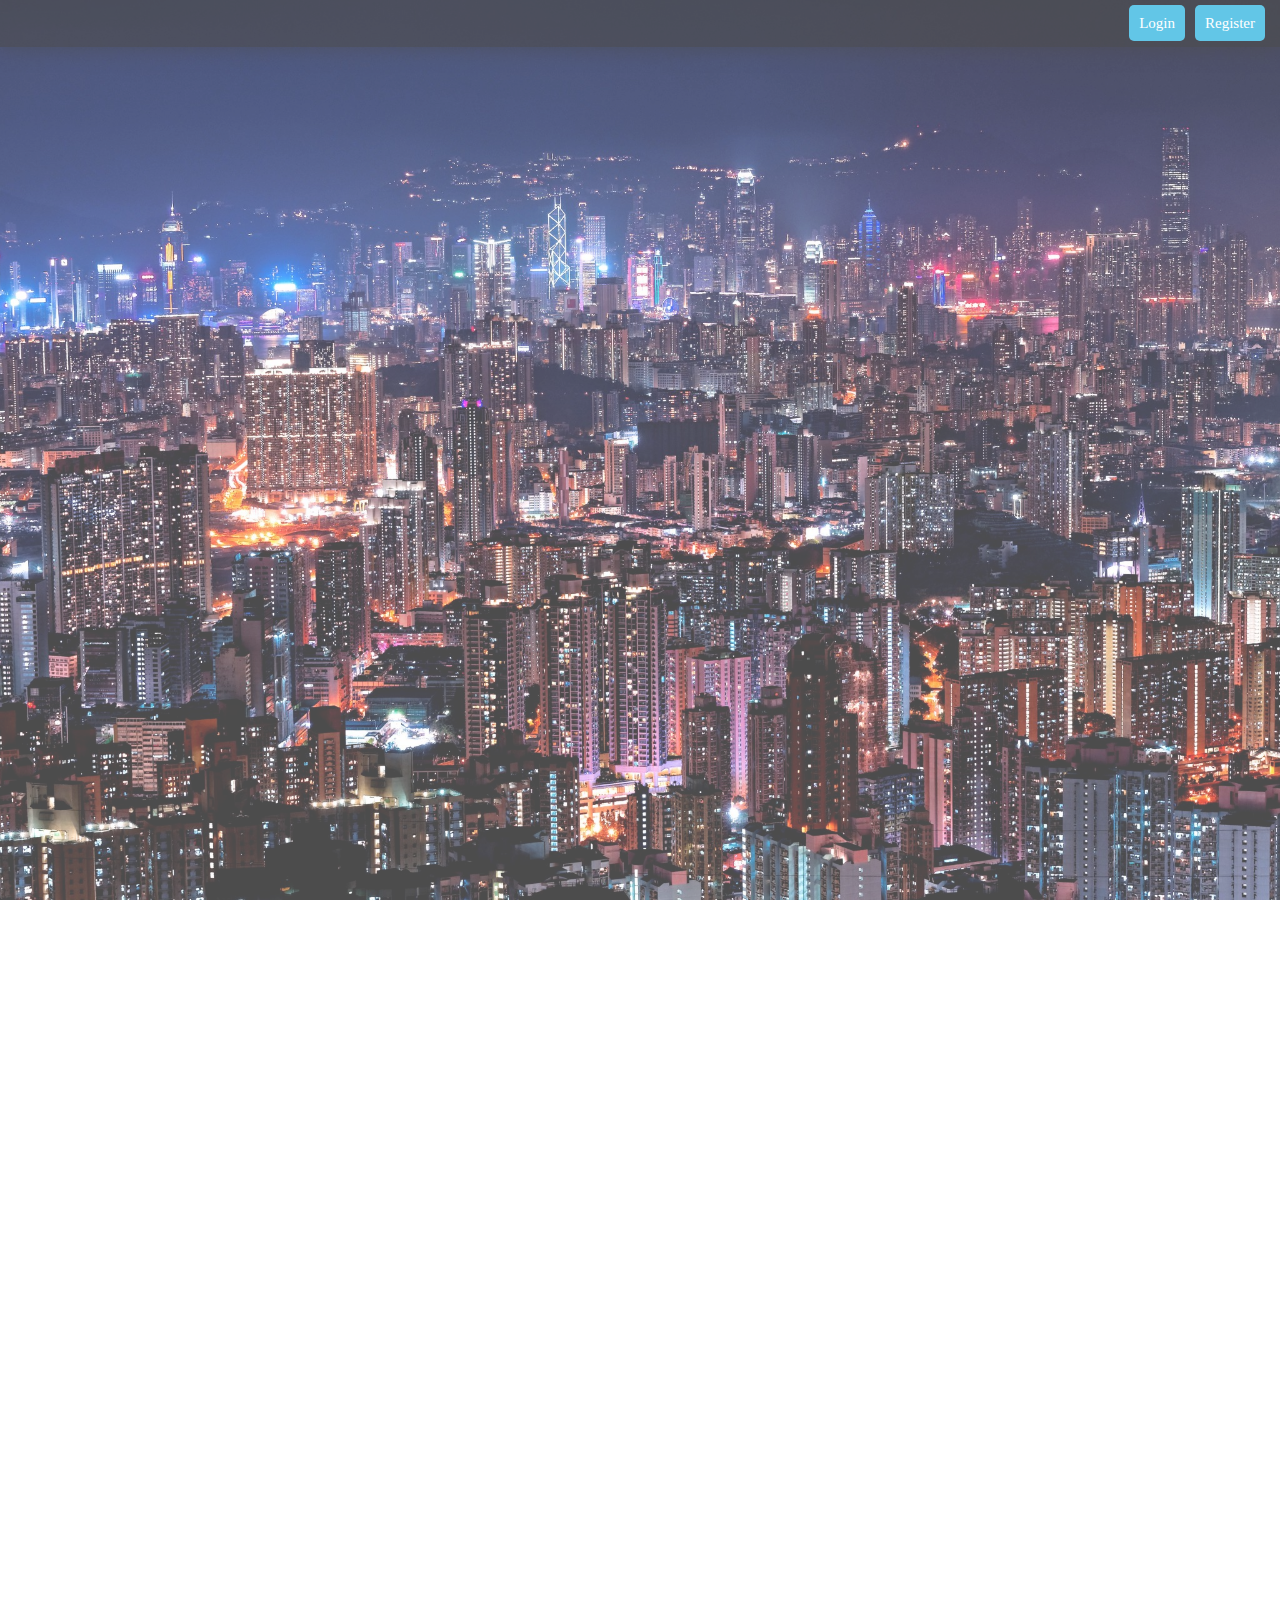
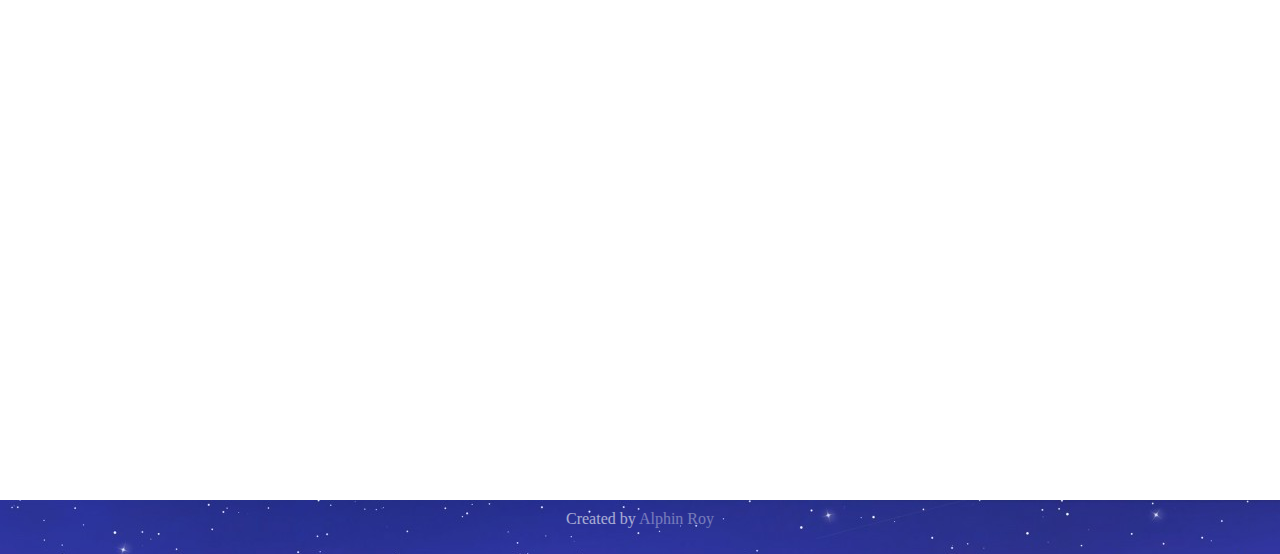
==== commit a0acf624: "test 2" ====
--- a/index.html
+++ b/index.html
@@ -1,56 +1,34 @@
 <html>
-<head>
-  <title>Sign Up </title>
-  <meta name="viewport" content="width=device-width, initial-scale=1.0">
-  <link rel="stylesheet" type="text/css" href="css/css01.css">
-  <link rel="stylesheet" type="text/css" href="https://stackpath.bootstrapcdn.com/font-awesome/4.7.0/css/font-awesome.min.css">
-</head>
-<body>
-  <div class="sign-up-form">
-    <h1>Sign Up Now</h1>
-  <form>
-    <!--<p>Enter Name
-    <input type="text" name="" placeholder="First Name">
-    <input type="text" name="" placeholder="Middle Name">
-    <input type="text" name="" placeholder="Last Name">
-  </p>
-    <p>Enter Username
-    <input type="text" name="" placeholder="Username"> </p>
-    <p>Enter email-->
-    <div class="input-box1">
-    <input type="email" placeholder="Your Email">
-    </div>
-    <div class="input-box2">
-    <input type="password"  placeholder="Password" id="myInput"  maxlength="21" minlength="8" required>
-    <span class="eye" onclick="myFunction()">
-     <i id="hide1" class="fa fa-eye"></i>
-     <i id="hide2" class="fa fa-eye-slash"></i>
-    </span>
-    </div>
-    <p><span><input type="checkbox"></span>I agree to the <a href="#">Terms of services<a></p>
-    <button type="button" class="signup-btn">Sign Up</button>
-    <hr>
-    <p class="or">OR</p>
-    <button type="button" class="twitter-btn">Login with Twitter</button>
-    <p>Do your have an account ? <a href="login.html">Sign in</a></p>
+ <head>
+   <title>Welcome to ""</title>
+   <meta name="viewport" content="width=device-width, initial-scale=1.0">
+   <link rel="stylesheet" type="text/css" href="css/css02.css">
+ </head>
+ <body>
+  <div class="pimg1">
+     <div class="btn">
+     <div class="l1">
+     <a class="login" href="login.html">Login</a>
+      </div>
+      <div class="l2">
+     <a class="sign-up" href="signup.html">Register</a>
+     </div>
+   </div>
+ </div>
 
-  </form>
- </div>
- 
- <script>
- function myFunction(){
-   var x = document.getElementById("myInput");
-   var y = document.getElementById("hide1");
-   var z = document.getElementById("hide2");
-   if(x.type === 'password'){
-     x.type="text";
-     y.style.display="block";
-     z.style.display="none";}
-   else{
-     x.type="password";
-     y.style.display="none";
-     z.style.display="block";}}
- </script>
+   <div class="pimg2">
+   </div>
 
-</body>
+   <div class="pimg3">
+
+   </div>
+
+   <div class="pimg4">
+   </div>
+   <footer>
+       <p class="footer_text">Created by <a href="https://github.com/alphin-roy2000" class="footer_text">Alphin Roy</a></p>
+   </footer>
+
+
+ </body>
 </html>
--- a/css/css02.css
+++ b/css/css02.css
@@ -0,0 +1,85 @@
+
+body,html{
+  height:100%;
+  margin: 0;
+  padding: 0;
+  font-size: 16px;
+  font-family: "Lato",sans-sans-serif;
+  background-attachment: fixed;
+    scroll-behavior: smooth;
+  }
+
+
+.pimg1,.pimg2,.pimg3,.pimg4{
+  position: relative;
+  opacity: 0.70;
+  background-position: center;
+  background-size: cover;
+  background-repeat: no-repeat;
+  background-attachment: fixed;
+}
+/*
+fixed=parallax;
+scroll=normal;
+*/
+.pimg1{
+  background-image: url(../images/m1.jpg);
+  min-height: 100%;
+}
+.pimg2{
+  background-image: url(../images/m2.jpg);
+  min-height: 400px;
+}
+.pimg3{
+  background-image: url(../images/m3.jpg);
+  min-height: 400px;
+}
+.pimg4{
+  background-image: url(../images/m4.jpg);
+  min-height: 400px;
+}
+
+
+.btn a{
+    color:white;
+    margin-left: 10px;
+    font-size: 15px;
+}
+.login,.sign-up{
+
+    color:white;
+  text-decoration: none;
+  color: #fff;
+  width: auto;
+  padding: 10px 10px;
+  border-radius: 5px;
+  border: none;
+  outline:none;
+  cursor: pointer;
+  background: #21afde;
+
+}
+
+
+
+.btn{
+  display: flex;
+justify-content:flex-end;
+  width:auto ;
+  height: auto;
+  padding: 15px;
+  color: #fff;
+  background: rgba(0,0,0,0.6);
+  box-shadow: 0 0 20px 2px rgba(0,0,0,0.5);
+}
+footer{
+  background-image: url(../images/m4.jpg);
+  padding: 10px;
+}
+.footer_text{
+    text-align: center;
+    color: white;
+    text-decoration: none;
+    opacity:.6;
+    margin-top: 0px;
+}
